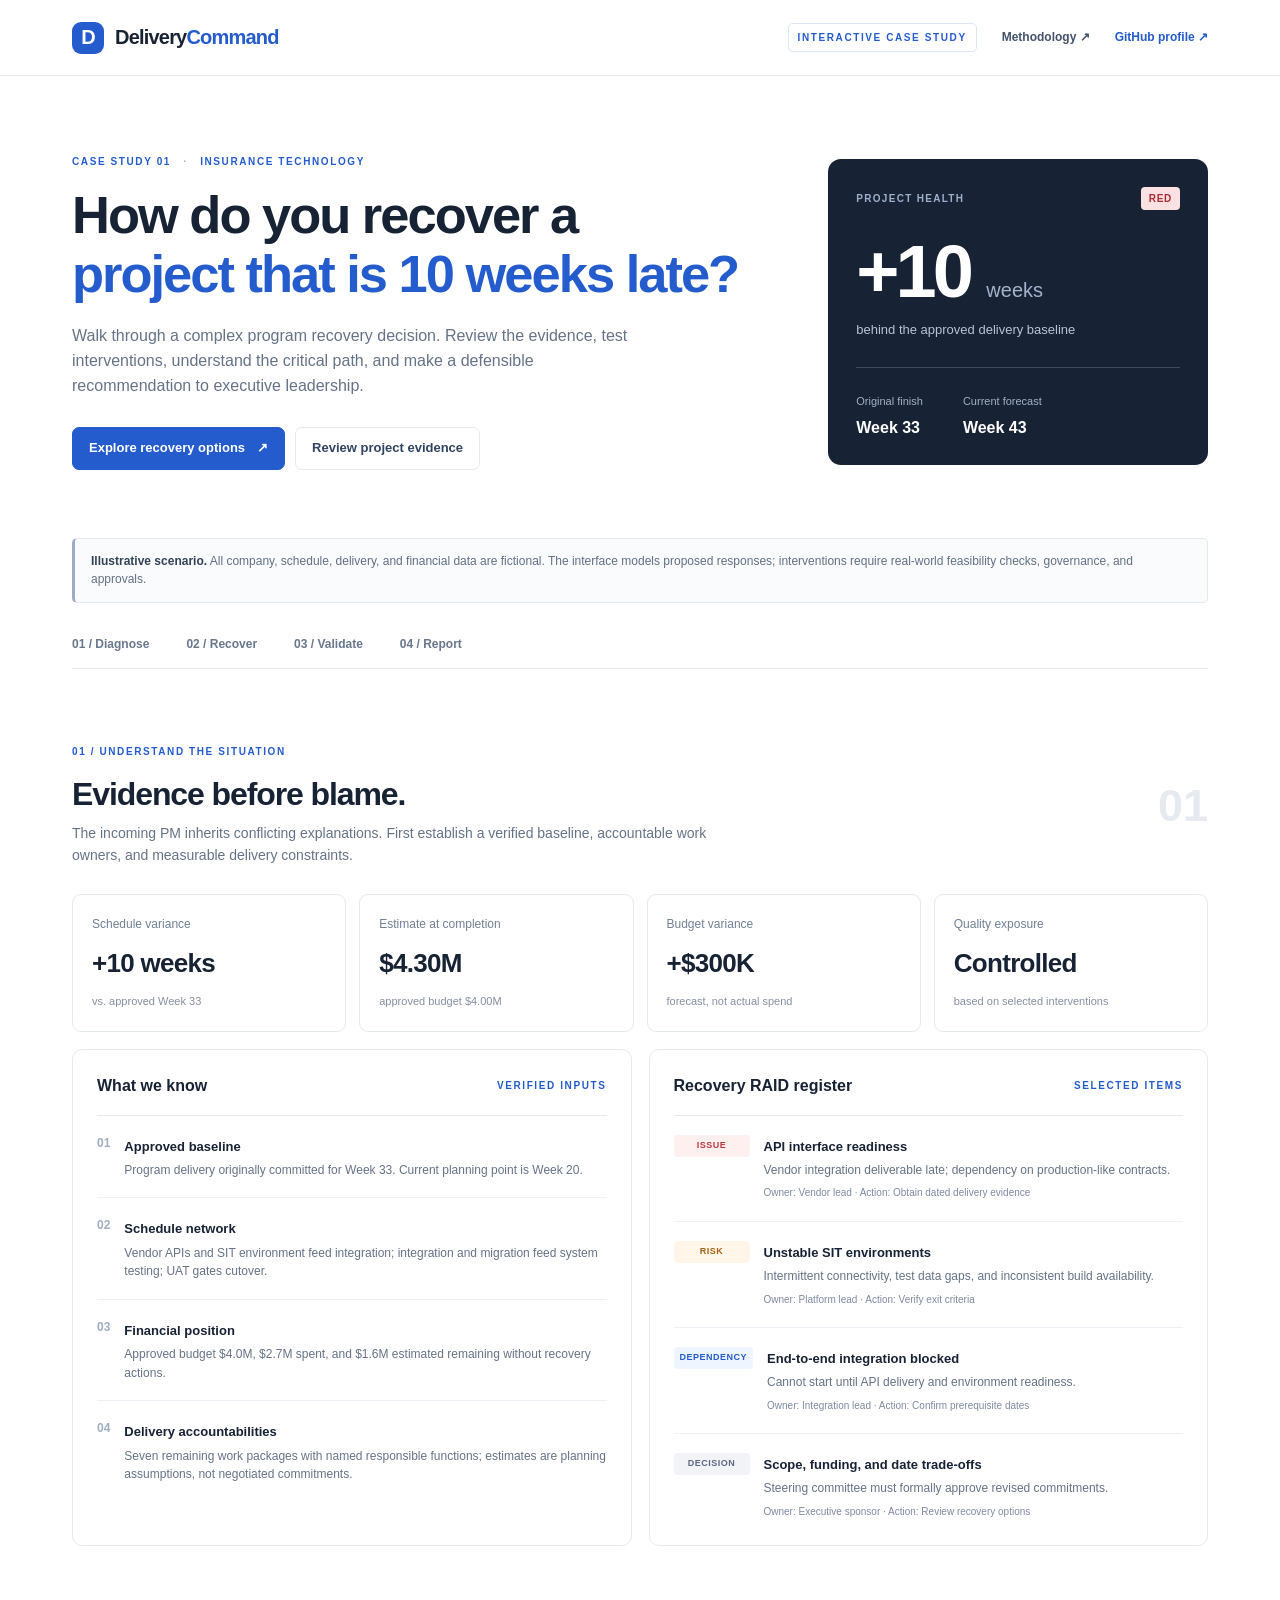
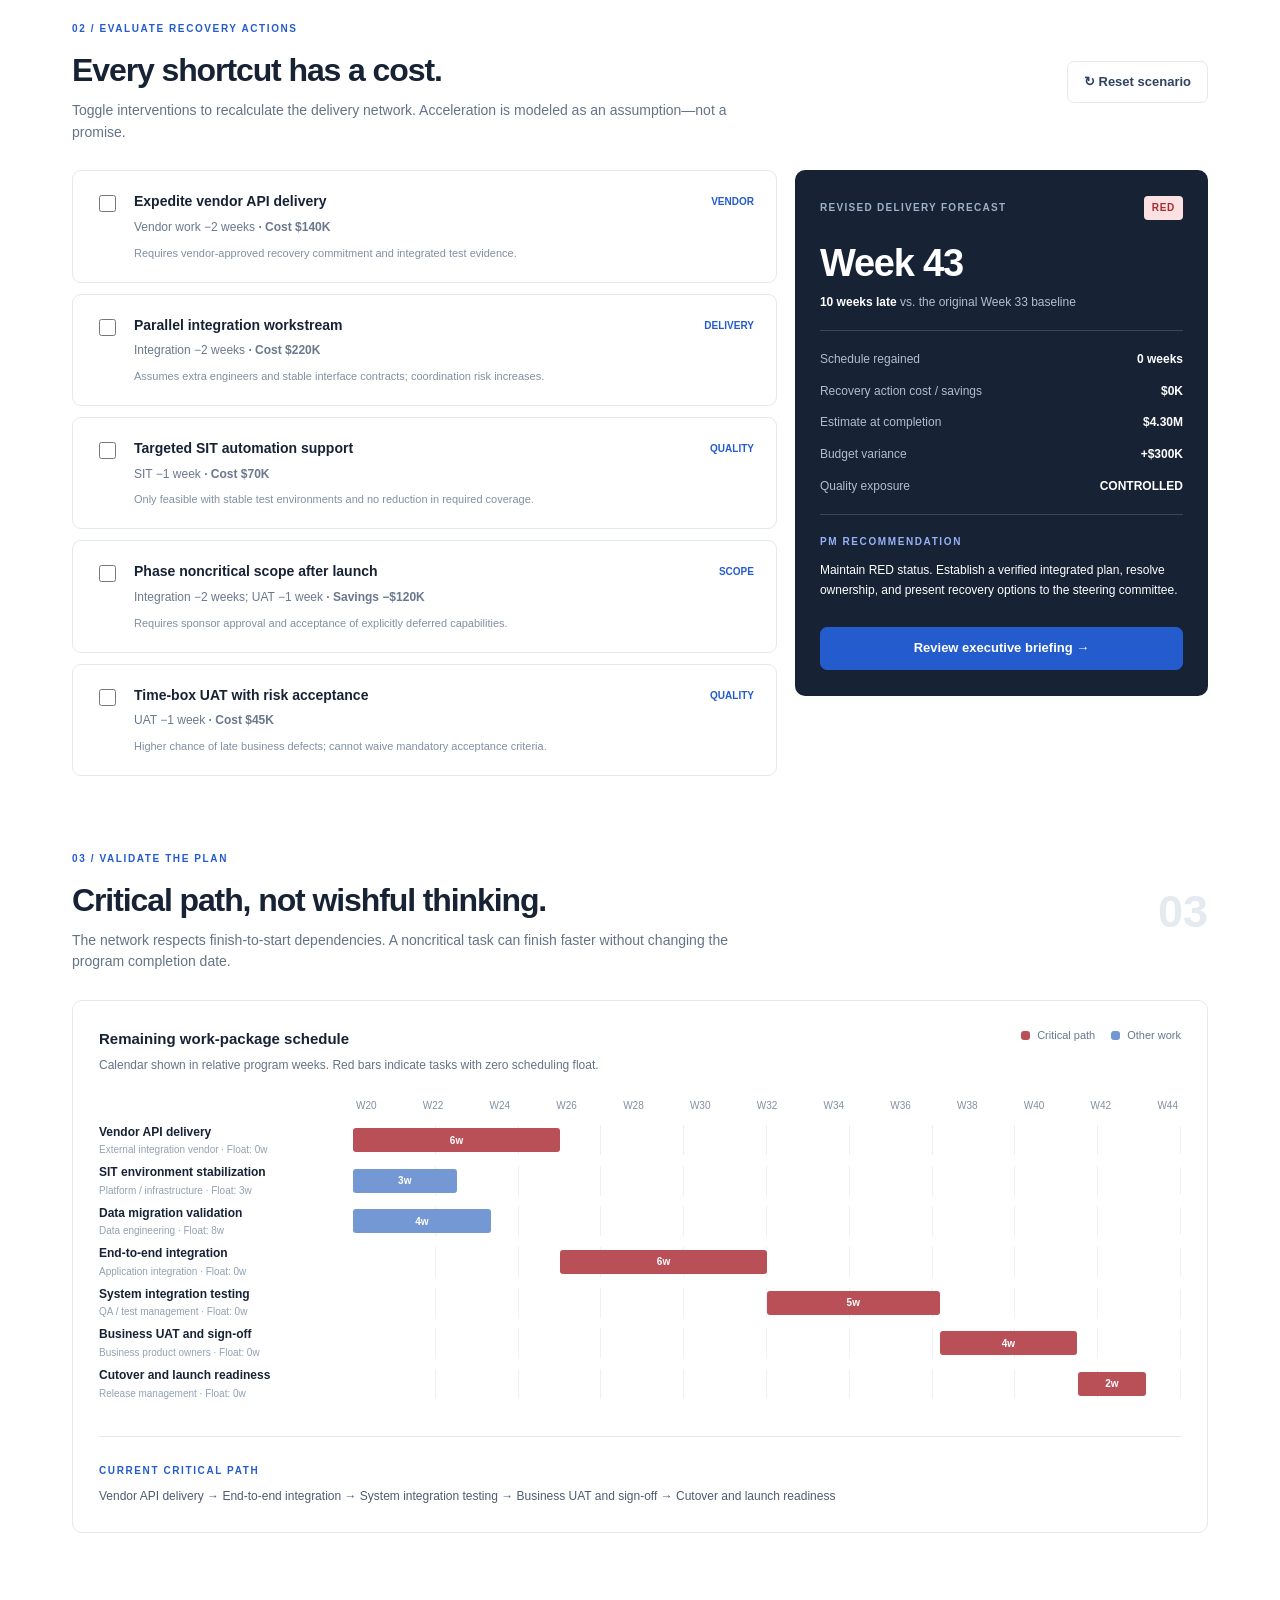
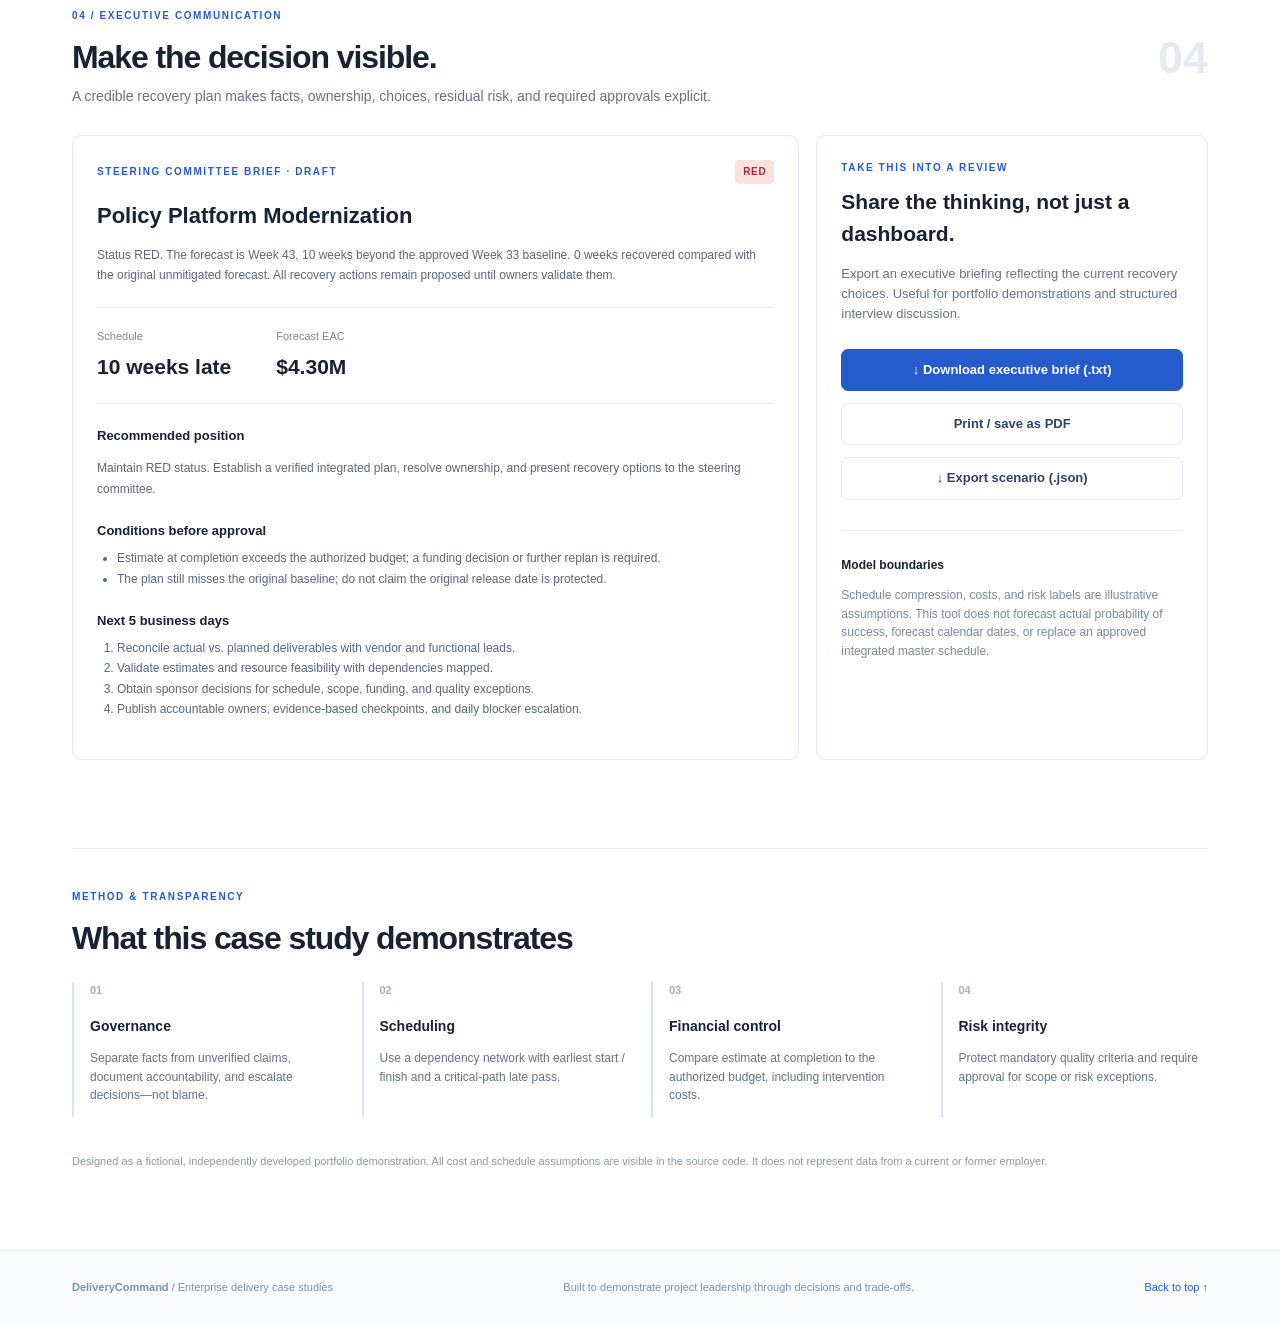
==== deliverycommand/index.html @ eb9d346b "Add files via upload" ====
<!doctype html>
<html lang="en">
<head>
<meta charset="utf-8"><meta name="viewport" content="width=device-width,initial-scale=1">
<meta name="description" content="DeliveryCommand: an interactive, evidence-based enterprise IT project recovery case study.">
<title>DeliveryCommand | Project Recovery Case Study</title>
<link rel="stylesheet" href="styles.css">
</head>
<body>
<header class="header"><div class="shell head-inner"><a class="brand" href="#overview" aria-label="DeliveryCommand home"><span class="brand-mark">D</span><span>Delivery<span class="brand-secondary">Command</span></span></a><div class="head-right"><span class="demo">INTERACTIVE CASE STUDY</span><a href="#methodology">Methodology ↗</a><a class="github" href="https://github.com/sachintechpro" target="_blank" rel="noopener">GitHub profile ↗</a></div></div></header>
<main class="shell" id="overview">
<section class="hero"><div><div class="eyebrow">CASE STUDY 01 <span class="dot">·</span> INSURANCE TECHNOLOGY</div><h1>How do you recover a<br><span>project that is 10 weeks late?</span></h1><p>Walk through a complex program recovery decision. Review the evidence, test interventions, understand the critical path, and make a defensible recommendation to executive leadership.</p><div class="hero-buttons"><a class="button primary" href="#decisions">Explore recovery options <span>↗</span></a><a class="button secondary" href="#evidence">Review project evidence</a></div></div><div class="hero-aside"><div class="aside-top"><span>PROJECT HEALTH</span><span id="heroStatus" class="status red">RED</span></div><div class="big-delay"><span id="heroSlip">+10</span> <small>weeks</small></div><p id="heroContext">behind the approved delivery baseline</p><div class="aside-foot"><div><span>Original finish</span><strong>Week 33</strong></div><div><span>Current forecast</span><strong id="heroForecast">Week 43</strong></div></div></div></section>
<div class="disclaimer"><strong>Illustrative scenario.</strong> All company, schedule, delivery, and financial data are fictional. The interface models proposed responses; interventions require real-world feasibility checks, governance, and approvals.</div>
<nav class="subnav" aria-label="Case study sections"><a href="#evidence">01 / Diagnose</a><a href="#decisions">02 / Recover</a><a href="#timeline">03 / Validate</a><a href="#executive">04 / Report</a></nav>
<section id="evidence" class="section"><div class="section-heading"><div><div class="eyebrow">01 / UNDERSTAND THE SITUATION</div><h2>Evidence before blame.</h2><p>The incoming PM inherits conflicting explanations. First establish a verified baseline, accountable work owners, and measurable delivery constraints.</p></div><span class="section-index">01</span></div>
<div class="metrics" id="metrics"><div class="metric"><small>Schedule variance</small><strong id="metricSlip">+10 weeks</strong><span>vs. approved Week 33</span></div><div class="metric"><small>Estimate at completion</small><strong id="metricEac">$4.30M</strong><span>approved budget $4.00M</span></div><div class="metric"><small>Budget variance</small><strong id="metricBudget">+$300K</strong><span>forecast, not actual spend</span></div><div class="metric"><small>Quality exposure</small><strong id="metricQuality">Controlled</strong><span>based on selected interventions</span></div></div>
<div class="two-col"><article class="panel"><div class="panel-header"><h3>What we know</h3><span class="mini-label">VERIFIED INPUTS</span></div><div class="evidence-list"><div><span class="evidence-num">01</span><div><strong>Approved baseline</strong><p>Program delivery originally committed for Week 33. Current planning point is Week 20.</p></div></div><div><span class="evidence-num">02</span><div><strong>Schedule network</strong><p>Vendor APIs and SIT environment feed integration; integration and migration feed system testing; UAT gates cutover.</p></div></div><div><span class="evidence-num">03</span><div><strong>Financial position</strong><p>Approved budget $4.0M, $2.7M spent, and $1.6M estimated remaining without recovery actions.</p></div></div><div><span class="evidence-num">04</span><div><strong>Delivery accountabilities</strong><p>Seven remaining work packages with named responsible functions; estimates are planning assumptions, not negotiated commitments.</p></div></div></div></article><article class="panel"><div class="panel-header"><h3>Recovery RAID register</h3><span class="mini-label">SELECTED ITEMS</span></div><div class="raid-row"><span class="raid-type issue">ISSUE</span><div><strong>API interface readiness</strong><p>Vendor integration deliverable late; dependency on production-like contracts.</p><small>Owner: Vendor lead · Action: Obtain dated delivery evidence</small></div></div><div class="raid-row"><span class="raid-type risk">RISK</span><div><strong>Unstable SIT environments</strong><p>Intermittent connectivity, test data gaps, and inconsistent build availability.</p><small>Owner: Platform lead · Action: Verify exit criteria</small></div></div><div class="raid-row"><span class="raid-type dep">DEPENDENCY</span><div><strong>End-to-end integration blocked</strong><p>Cannot start until API delivery and environment readiness.</p><small>Owner: Integration lead · Action: Confirm prerequisite dates</small></div></div><div class="raid-row"><span class="raid-type decision">DECISION</span><div><strong>Scope, funding, and date trade-offs</strong><p>Steering committee must formally approve revised commitments.</p><small>Owner: Executive sponsor · Action: Review recovery options</small></div></div></article></div></section>
<section id="decisions" class="section"><div class="section-heading"><div><div class="eyebrow">02 / EVALUATE RECOVERY ACTIONS</div><h2>Every shortcut has a cost.</h2><p>Toggle interventions to recalculate the delivery network. Acceleration is modeled as an assumption—not a promise.</p></div><button type="button" id="reset" class="button secondary small">↻ Reset scenario</button></div>
<div class="decision-layout"><div class="options" id="actionOptions" aria-label="Available recovery actions"></div><aside class="outcome-panel" aria-live="polite"><div class="aside-top"><span>REVISED DELIVERY FORECAST</span><span id="outcomeStatus" class="status red">RED</span></div><div class="outcome-number">Week <span id="resultFinish">43</span></div><p><strong id="resultSlip">10 weeks late</strong> vs. the original Week 33 baseline</p><div class="outcome-divider"></div><div class="outcome-line"><span>Schedule regained</span><strong id="resultRecovered">0 weeks</strong></div><div class="outcome-line"><span>Recovery action cost / savings</span><strong id="resultCost">$0</strong></div><div class="outcome-line"><span>Estimate at completion</span><strong id="resultEac">$4.30M</strong></div><div class="outcome-line"><span>Budget variance</span><strong id="resultVariance">+$300K</strong></div><div class="outcome-line"><span>Quality exposure</span><strong id="resultQuality">Controlled</strong></div><div class="outcome-divider"></div><div class="overline">PM RECOMMENDATION</div><p class="recommendation" id="recommendation"></p><a href="#executive" class="button primary full">Review executive briefing →</a></aside></div></section>
<section id="timeline" class="section"><div class="section-heading"><div><div class="eyebrow">03 / VALIDATE THE PLAN</div><h2>Critical path, not wishful thinking.</h2><p>The network respects finish-to-start dependencies. A noncritical task can finish faster without changing the program completion date.</p></div><span class="section-index">03</span></div><div class="panel timeline-panel"><div class="timeline-head"><div><strong>Remaining work-package schedule</strong><p>Calendar shown in relative program weeks. Red bars indicate tasks with zero scheduling float.</p></div><div class="legend"><span class="legend-dot critical"></span> Critical path <span class="legend-dot standard"></span> Other work</div></div><div class="timeline-scroll"><div class="timeline" id="timelineRows"></div></div><div class="path-note"><span class="overline">CURRENT CRITICAL PATH</span><p id="criticalPath"></p></div></div></section>
<section id="executive" class="section"><div class="section-heading"><div><div class="eyebrow">04 / EXECUTIVE COMMUNICATION</div><h2>Make the decision visible.</h2><p>A credible recovery plan makes facts, ownership, choices, residual risk, and required approvals explicit.</p></div><span class="section-index">04</span></div><div class="report-grid"><div class="panel report"><div class="report-top"><span class="mini-label">STEERING COMMITTEE BRIEF · DRAFT</span><span id="reportStatus" class="status red">RED</span></div><h3>Policy Platform Modernization</h3><p class="report-lede" id="reportLead"></p><div class="report-columns"><div><span>Schedule</span><strong id="reportSchedule"></strong></div><div><span>Forecast EAC</span><strong id="reportBudget"></strong></div></div><h4>Recommended position</h4><p id="reportRecommendation"></p><h4>Conditions before approval</h4><ul id="reportWarnings"></ul><h4>Next 5 business days</h4><ol><li>Reconcile actual vs. planned deliverables with vendor and functional leads.</li><li>Validate estimates and resource feasibility with dependencies mapped.</li><li>Obtain sponsor decisions for schedule, scope, funding, and quality exceptions.</li><li>Publish accountable owners, evidence-based checkpoints, and daily blocker escalation.</li></ol></div><aside class="panel report-tools"><div class="overline">TAKE THIS INTO A REVIEW</div><h3>Share the thinking, not just a dashboard.</h3><p>Export an executive briefing reflecting the current recovery choices. Useful for portfolio demonstrations and structured interview discussion.</p><button class="button primary full" id="downloadBrief" type="button">↓ Download executive brief (.txt)</button><button class="button secondary full" id="printReport" type="button">Print / save as PDF</button><button class="button secondary full" id="downloadData" type="button">↓ Export scenario (.json)</button><div class="tools-note"><strong>Model boundaries</strong><p>Schedule compression, costs, and risk labels are illustrative assumptions. This tool does not forecast actual probability of success, forecast calendar dates, or replace an approved integrated master schedule.</p></div></aside></div></section>
<section id="methodology" class="methodology"><div><div class="eyebrow">METHOD & TRANSPARENCY</div><h2>What this case study demonstrates</h2></div><div class="method-grid"><div><span>01</span><strong>Governance</strong><p>Separate facts from unverified claims, document accountability, and escalate decisions—not blame.</p></div><div><span>02</span><strong>Scheduling</strong><p>Use a dependency network with earliest start / finish and a critical-path late pass.</p></div><div><span>03</span><strong>Financial control</strong><p>Compare estimate at completion to the authorized budget, including intervention costs.</p></div><div><span>04</span><strong>Risk integrity</strong><p>Protect mandatory quality criteria and require approval for scope or risk exceptions.</p></div></div><p class="method-foot">Designed as a fictional, independently developed portfolio demonstration. All cost and schedule assumptions are visible in the source code. It does not represent data from a current or former employer.</p></section>
</main>
<footer><div class="shell footer-inner"><span><strong>DeliveryCommand</strong> / Enterprise delivery case studies</span><span>Built to demonstrate project leadership through decisions and trade-offs.</span><a href="#overview">Back to top ↑</a></div></footer>
<script type="module" src="app.mjs"></script>
</body></html>
---- deliverycommand/styles.css ----
:root{--ink:#172235;--muted:#657386;--border:#e4e9ef;--paper:#fff;--bg:#f8fafc;--blue:#245ccd;--light-blue:#eff5ff;--red:#bf3941;--red-bg:#fff0f0;--amber:#a96316;--amber-bg:#fff6e9;--green:#187f5a;--green-bg:#e6f7ef}*{box-sizing:border-box}html{scroll-behavior:smooth}body{margin:0;font:15px/1.55 -apple-system,BlinkMacSystemFont,"Segoe UI",Arial,sans-serif;color:var(--ink);background:#fff}button,input{font:inherit}button{cursor:pointer}a{color:inherit;text-decoration:none}.shell{max-width:1200px;margin:auto;padding:0 32px}.header{border-bottom:1px solid var(--border);background:#fff}.head-inner{display:flex;align-items:center;justify-content:space-between;min-height:75px}.brand{display:inline-flex;align-items:center;gap:11px;font-size:20px;font-weight:750;letter-spacing:-.8px}.brand-mark{width:32px;height:32px;display:grid;place-items:center;border-radius:9px;background:var(--blue);color:white;font-weight:800}.brand-secondary{color:var(--blue)}.head-right{display:flex;gap:25px;align-items:center;font-size:12px;font-weight:650;color:#43536c}.demo,.mini-label,.overline,.eyebrow{font-size:10px;letter-spacing:1.6px;font-weight:800;color:var(--blue)}.demo{border:1px solid #dce5f7;padding:6px 9px;border-radius:5px}.github{color:var(--blue)}.hero{padding:78px 0 68px;display:grid;grid-template-columns:1.45fr .8fr;align-items:center;gap:68px}.eyebrow{margin-bottom:15px}.dot{padding:0 8px;color:#a8b2c0}h1{font-size:clamp(36px,4.1vw,57px);line-height:1.13;letter-spacing:-2px;margin:0 0 21px;font-weight:760}h1 span{color:var(--blue)}.hero p{max-width:570px;font-size:16px;color:var(--muted);margin:0 0 29px}.hero-buttons{display:flex;gap:10px;flex-wrap:wrap}.button{border-radius:7px;min-height:42px;display:inline-flex;gap:12px;align-items:center;justify-content:center;padding:10px 16px;font-size:13px;font-weight:700;border:1px solid var(--border);text-align:center}.button.primary{background:var(--blue);color:#fff;border-color:var(--blue)}.button.secondary{background:#fff;color:#304361}.button.small{min-height:36px}.button.full{width:100%;margin-top:12px}.button:hover{filter:brightness(.96)}.hero-aside{background:var(--ink);color:#fff;border-radius:13px;padding:28px 28px 24px}.aside-top{display:flex;justify-content:space-between;align-items:center;color:#9fb0c9;font-size:10px;letter-spacing:1.3px;font-weight:800}.status{display:inline-flex;border-radius:4px;padding:4px 8px;font-size:10px;letter-spacing:.7px;font-weight:850}.status.red{background:#fce1e2;color:#a82b35}.status.amber{background:#fff0cf;color:#8f5a0a}.status.green{background:#d7f6e6;color:#17633d}.big-delay{font-size:74px;line-height:1.25;letter-spacing:-4px;font-weight:780;margin:16px 0 1px}.big-delay small{font-size:20px;letter-spacing:0;font-weight:500;color:#a4b3c9}.hero-aside p{font-size:13px;color:#b8c4d5;margin:0}.aside-foot{display:flex;gap:40px;padding-top:25px;margin-top:27px;border-top:1px solid #3e4b60}.aside-foot div{display:flex;flex-direction:column;gap:6px}.aside-foot span{color:#a2b1c5;font-size:11px}.aside-foot strong{font-size:16px}.disclaimer{font-size:12px;border:1px solid #e3e8ef;border-left:3px solid #9badc3;border-radius:5px;background:#f9fbfd;padding:13px 16px;color:#627083}.disclaimer strong{color:#334256}.subnav{margin:32px 0 0;border-bottom:1px solid var(--border);display:flex;gap:37px;overflow-x:auto}.subnav a{font-size:12px;font-weight:750;color:#68778c;white-space:nowrap;padding-bottom:15px}.subnav a:hover{color:var(--blue)}.section{padding:75px 0 0;scroll-margin-top:25px}.section-heading{display:flex;justify-content:space-between;gap:25px;align-items:center;margin-bottom:27px}.section-heading h2,.methodology h2{font-size:32px;letter-spacing:-1.1px;line-height:1.2;margin:0 0 10px}.section-heading p{color:var(--muted);max-width:670px;margin:0;font-size:14px}.section-index{font-size:45px;color:#e5eaf1;font-weight:800}.metrics{display:grid;grid-template-columns:repeat(4,1fr);gap:13px;margin-bottom:17px}.metric{border:1px solid var(--border);padding:20px 19px;border-radius:9px}.metric small{color:#718095;display:block;font-size:12px}.metric strong{font-size:26px;display:block;margin:10px 0 4px;letter-spacing:-.7px}.metric span{font-size:11px;color:#8590a0}.two-col{display:grid;grid-template-columns:1fr 1fr;gap:17px}.panel{background:#fff;border:1px solid var(--border);border-radius:10px;padding:24px}.panel-header{display:flex;align-items:center;justify-content:space-between;gap:12px;padding-bottom:16px;border-bottom:1px solid var(--border)}.panel-header h3{font-size:16px;margin:0}.evidence-list>div{display:flex;gap:14px;padding:18px 0;border-bottom:1px solid #edf0f4}.evidence-list>div:last-child,.raid-row:last-child{border-bottom:0;padding-bottom:0}.evidence-num{font-size:12px;font-weight:800;color:#9faec1}.evidence-list strong,.raid-row strong{font-size:13px}.evidence-list p,.raid-row p{font-size:12px;color:var(--muted);margin:4px 0 0}.raid-row{display:flex;gap:14px;padding:18px 0;border-bottom:1px solid #edf0f4}.raid-row small{color:#7e8aa0;font-size:10px}.raid-type{font-size:9px;font-weight:850;letter-spacing:.5px;padding:4px 6px;border-radius:4px;align-self:start;margin-top:1px;min-width:76px;text-align:center}.raid-type.issue{background:var(--red-bg);color:var(--red)}.raid-type.risk{background:var(--amber-bg);color:var(--amber)}.raid-type.dep{background:var(--light-blue);color:var(--blue)}.raid-type.decision{background:#f1f3f7;color:#5d6780}.decision-layout{display:grid;grid-template-columns:1.28fr .75fr;gap:18px;align-items:start}.options{display:grid;gap:11px}.option{display:block;cursor:pointer;border:1px solid var(--border);border-radius:9px;padding:20px 22px;background:#fff;transition:border-color .15s}.option:hover{border-color:#a5b8e3}.option.selected{border-color:#7f9fe5;background:#f8fbff}.option-line{display:flex;align-items:flex-start;gap:15px}.option input{margin-top:4px;width:17px;height:17px;accent-color:var(--blue)}.option-content{flex:1}.option-top{display:flex;align-items:center;justify-content:space-between;gap:10px}.option-top strong{font-size:14px}.option-cat{color:var(--blue);font-size:10px;font-weight:800;text-transform:uppercase}.option-summary{font-size:12px;color:#6a788d;margin-top:5px}.option-note{font-size:11px;color:#8190a2;margin-top:8px}.outcome-panel{position:sticky;top:16px;background:#172235;border-radius:10px;padding:26px 25px;color:#fff}.outcome-number{font-weight:780;font-size:38px;letter-spacing:-1.2px;margin-top:14px}.outcome-panel>p{font-size:12px;color:#b3bfd0;margin:0 0 14px}.outcome-panel>p strong{color:white}.outcome-divider{height:1px;background:#3b475a;margin:19px 0}.outcome-line{display:flex;justify-content:space-between;gap:10px;margin:13px 0;font-size:12px;color:#afbdd0}.outcome-line strong{color:#fff;text-align:right}.outcome-panel .overline{color:#97b1f6}.recommendation{color:#fff!important;font-size:12px!important;margin:10px 0 15px!important;line-height:1.7}.timeline-panel{padding:26px}.timeline-head{display:flex;justify-content:space-between;gap:20px;align-items:start;margin-bottom:23px}.timeline-head p{margin:6px 0 0;color:var(--muted);font-size:12px}.legend{color:#68788d;font-size:11px;display:flex;align-items:center;gap:7px;white-space:nowrap}.legend-dot{width:9px;height:9px;border-radius:3px;display:inline-block;margin-left:9px}.legend-dot.critical{background:#ba5057}.legend-dot.standard{background:#7498d4}.timeline-scroll{overflow-x:auto}.timeline{min-width:760px}.timeline-scale,.timeline-row{display:grid;grid-template-columns:240px 1fr;gap:14px;align-items:center}.timeline-scale{margin-bottom:11px}.timeline-ticks{display:flex;justify-content:space-between;color:#8290a1;font-size:10px;padding:0 3px}.timeline-row{margin:9px 0}.task-title{font-size:12px;font-weight:650;line-height:1.3}.task-title small{display:block;color:#93a1b2;font-size:10px;font-weight:500;margin-top:3px}.track{height:30px;position:relative;background:repeating-linear-gradient(to right,#fff 0,#fff calc(10% - 1px),#edf0f4 calc(10% - 1px),#edf0f4 10%);border-radius:3px}.bar{height:24px;top:3px;position:absolute;background:#7498d4;border-radius:3px;color:#fff;white-space:nowrap;font-size:10px;display:flex;align-items:center;justify-content:center;font-weight:700;overflow:hidden}.bar.critical{background:#ba5057}.path-note{margin-top:27px;border-top:1px solid var(--border);padding-top:20px}.path-note p{color:#4e5c71;font-size:12px;margin:7px 0 0}.report-grid{display:grid;grid-template-columns:1.3fr .7fr;gap:17px}.report-top{display:flex;justify-content:space-between;align-items:center}.report h3{font-size:22px;margin:15px 0 3px}.report-lede{color:var(--muted);font-size:13px}.report-columns{display:flex;gap:45px;border-block:1px solid var(--border);padding:20px 0;margin:22px 0}.report-columns div{display:flex;flex-direction:column;gap:5px}.report-columns span{font-size:11px;color:#7a899e}.report-columns strong{font-size:21px}.report h4{font-size:13px;margin:22px 0 7px}.report p,.report li{font-size:12px;line-height:1.7;color:#59687b}.report ul,.report ol{padding-left:20px;margin-top:6px}.report-tools h3{font-size:21px;margin:10px 0}.report-tools>p{color:var(--muted);font-size:13px}.tools-note{margin-top:30px;padding-top:25px;border-top:1px solid var(--border);font-size:12px}.tools-note p{color:#79899a;font-size:12px}.methodology{margin:88px 0 80px;padding:40px 0 0;border-top:1px solid var(--border)}.method-grid{display:grid;grid-template-columns:repeat(4,1fr);gap:22px;margin-top:25px}.method-grid div{border-left:2px solid #dae4f5;padding-left:16px}.method-grid span{font-weight:800;color:#a4b1c3;font-size:11px;display:block;margin-bottom:14px}.method-grid strong{font-size:14px}.method-grid p{font-size:12px;color:var(--muted)}.method-foot{font-size:11px;color:#8c98a6;margin-top:36px}footer{border-top:1px solid var(--border);background:#fafbfd}.footer-inner{display:flex;justify-content:space-between;gap:20px;padding-top:28px;padding-bottom:28px;font-size:11px;color:#8290a2}.footer-inner a{color:var(--blue)}@media(max-width:850px){.shell{padding:0 20px}.hero,.decision-layout,.report-grid{grid-template-columns:1fr;gap:24px}.hero{padding:48px 0}.metrics{grid-template-columns:repeat(2,1fr)}.two-col{grid-template-columns:1fr}.outcome-panel{position:static}.method-grid{grid-template-columns:repeat(2,1fr)}.head-right .demo{display:none}}@media(max-width:540px){h1{font-size:36px;letter-spacing:-1.4px}.metrics{gap:8px}.metric{padding:15px}.metric strong{font-size:21px}.panel{padding:18px}.head-right{gap:12px}.head-right a:first-of-type{display:none}.subnav{gap:22px}.section{padding-top:55px}.section-heading h2{font-size:27px}.section-index{display:none}.timeline-head{display:block}.legend{margin-top:18px}.method-grid{grid-template-columns:1fr 1fr}.footer-inner{flex-wrap:wrap}.option-top{align-items:flex-start;flex-direction:column;gap:1px}}
@media print{.header,.hero-buttons,.subnav,.options,.report-tools,.disclaimer,#reset{display:none!important}.hero{padding:20px 0}.section{padding:20px 0}.decision-layout,.report-grid{display:block}.outcome-panel{position:static;print-color-adjust:exact}.report-grid{margin-top:20px}body{font-size:11px}.panel{break-inside:avoid}}
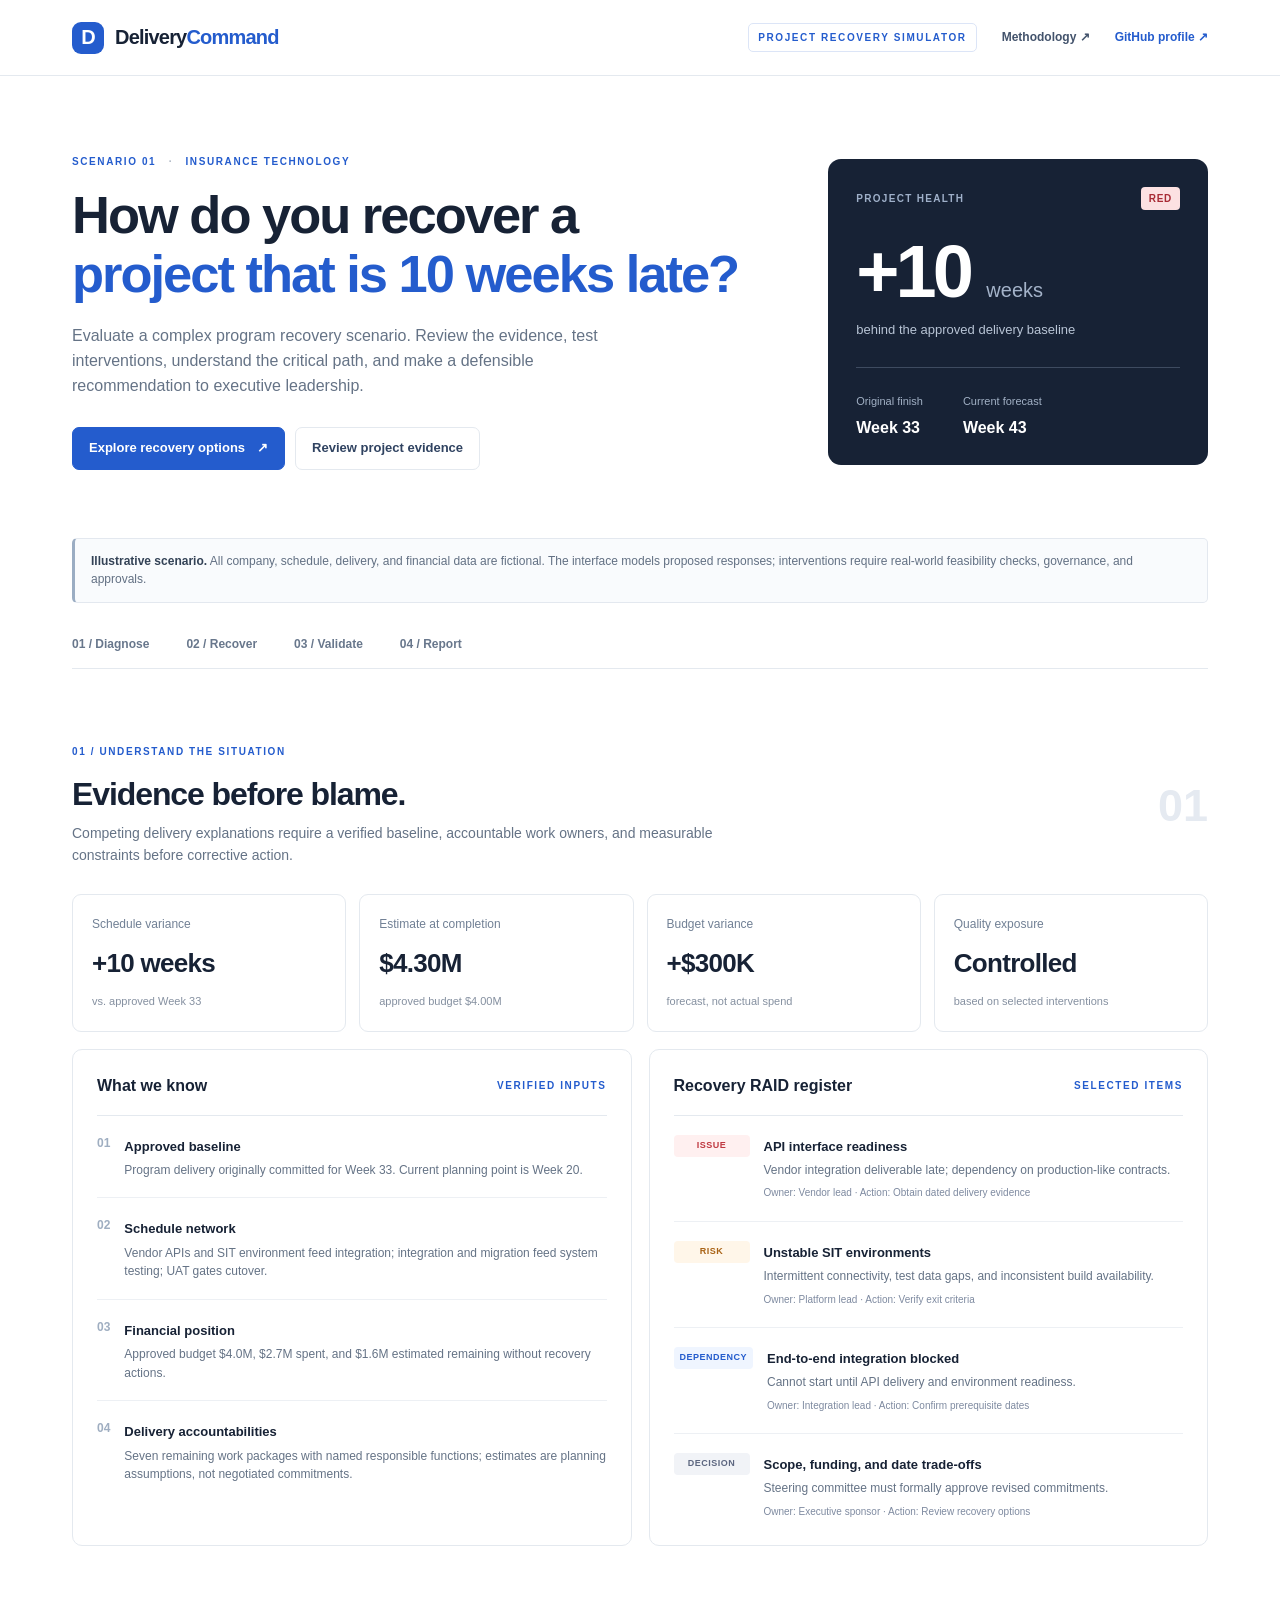
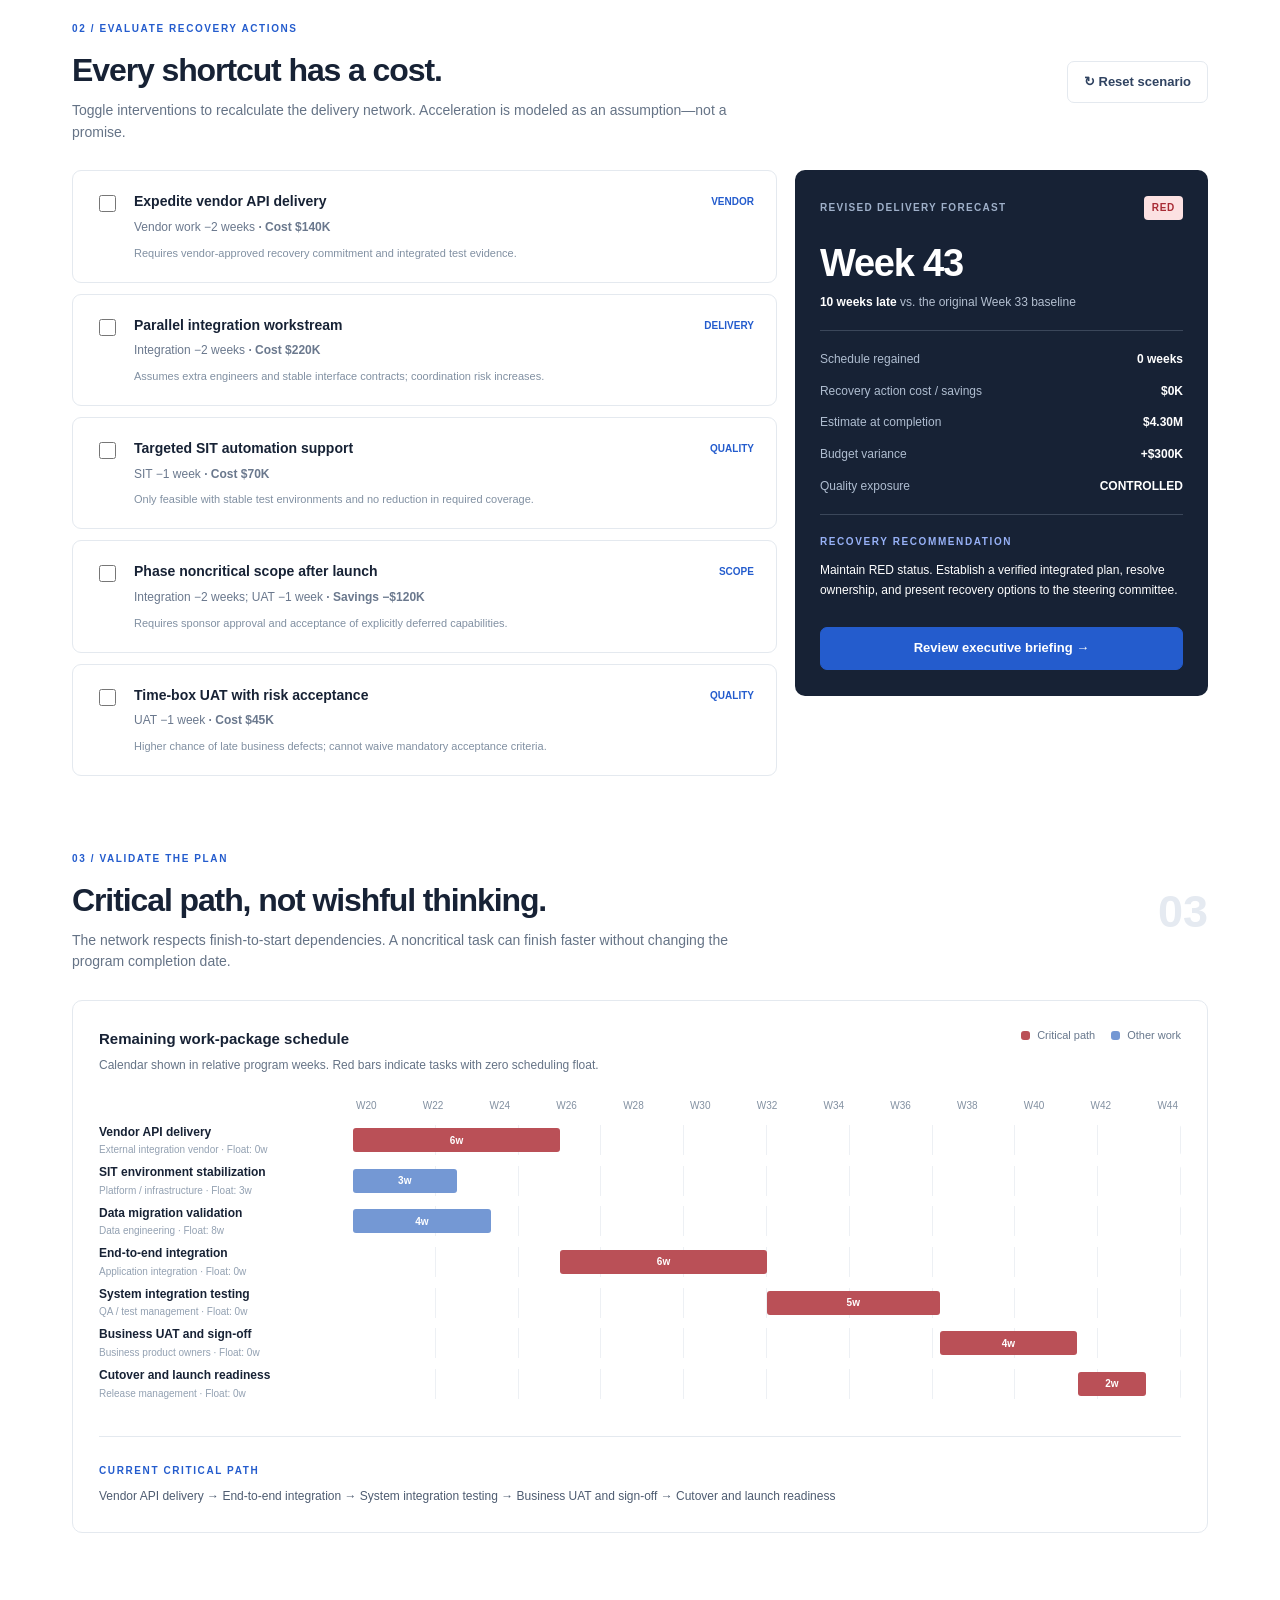
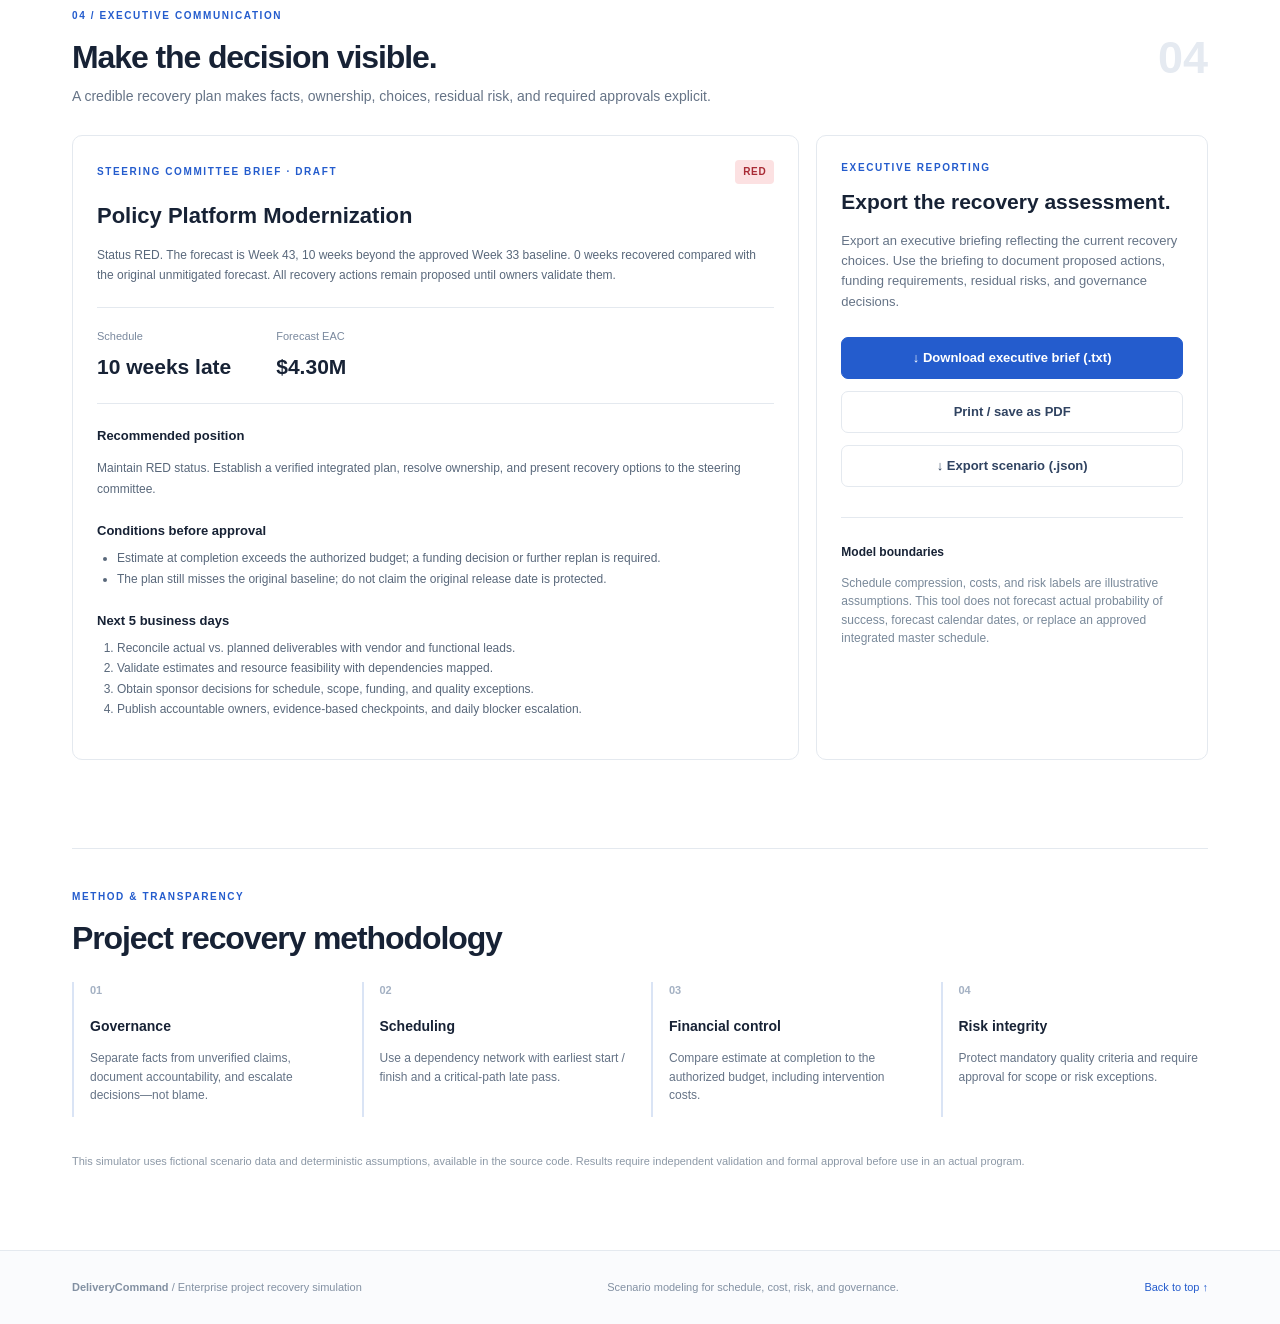
==== commit 4bbb5cc6: "Add files via upload" ====
--- a/deliverycommand/index.html
+++ b/deliverycommand/index.html
@@ -2,25 +2,25 @@
 <html lang="en">
 <head>
 <meta charset="utf-8"><meta name="viewport" content="width=device-width,initial-scale=1">
-<meta name="description" content="DeliveryCommand: an interactive, evidence-based enterprise IT project recovery case study.">
-<title>DeliveryCommand | Project Recovery Case Study</title>
+<meta name="description" content="DeliveryCommand: enterprise IT project recovery, schedule analysis, risk governance, and financial scenario simulation.">
+<title>DeliveryCommand | Enterprise Project Recovery Simulator</title>
 <link rel="stylesheet" href="styles.css">
 </head>
 <body>
-<header class="header"><div class="shell head-inner"><a class="brand" href="#overview" aria-label="DeliveryCommand home"><span class="brand-mark">D</span><span>Delivery<span class="brand-secondary">Command</span></span></a><div class="head-right"><span class="demo">INTERACTIVE CASE STUDY</span><a href="#methodology">Methodology ↗</a><a class="github" href="https://github.com/sachintechpro" target="_blank" rel="noopener">GitHub profile ↗</a></div></div></header>
+<header class="header"><div class="shell head-inner"><a class="brand" href="#overview" aria-label="DeliveryCommand home"><span class="brand-mark">D</span><span>Delivery<span class="brand-secondary">Command</span></span></a><div class="head-right"><span class="demo">PROJECT RECOVERY SIMULATOR</span><a href="#methodology">Methodology ↗</a><a class="github" href="https://github.com/sachintechpro" target="_blank" rel="noopener">GitHub profile ↗</a></div></div></header>
 <main class="shell" id="overview">
-<section class="hero"><div><div class="eyebrow">CASE STUDY 01 <span class="dot">·</span> INSURANCE TECHNOLOGY</div><h1>How do you recover a<br><span>project that is 10 weeks late?</span></h1><p>Walk through a complex program recovery decision. Review the evidence, test interventions, understand the critical path, and make a defensible recommendation to executive leadership.</p><div class="hero-buttons"><a class="button primary" href="#decisions">Explore recovery options <span>↗</span></a><a class="button secondary" href="#evidence">Review project evidence</a></div></div><div class="hero-aside"><div class="aside-top"><span>PROJECT HEALTH</span><span id="heroStatus" class="status red">RED</span></div><div class="big-delay"><span id="heroSlip">+10</span> <small>weeks</small></div><p id="heroContext">behind the approved delivery baseline</p><div class="aside-foot"><div><span>Original finish</span><strong>Week 33</strong></div><div><span>Current forecast</span><strong id="heroForecast">Week 43</strong></div></div></div></section>
+<section class="hero"><div><div class="eyebrow">SCENARIO 01 <span class="dot">·</span> INSURANCE TECHNOLOGY</div><h1>How do you recover a<br><span>project that is 10 weeks late?</span></h1><p>Evaluate a complex program recovery scenario. Review the evidence, test interventions, understand the critical path, and make a defensible recommendation to executive leadership.</p><div class="hero-buttons"><a class="button primary" href="#decisions">Explore recovery options <span>↗</span></a><a class="button secondary" href="#evidence">Review project evidence</a></div></div><div class="hero-aside"><div class="aside-top"><span>PROJECT HEALTH</span><span id="heroStatus" class="status red">RED</span></div><div class="big-delay"><span id="heroSlip">+10</span> <small>weeks</small></div><p id="heroContext">behind the approved delivery baseline</p><div class="aside-foot"><div><span>Original finish</span><strong>Week 33</strong></div><div><span>Current forecast</span><strong id="heroForecast">Week 43</strong></div></div></div></section>
 <div class="disclaimer"><strong>Illustrative scenario.</strong> All company, schedule, delivery, and financial data are fictional. The interface models proposed responses; interventions require real-world feasibility checks, governance, and approvals.</div>
-<nav class="subnav" aria-label="Case study sections"><a href="#evidence">01 / Diagnose</a><a href="#decisions">02 / Recover</a><a href="#timeline">03 / Validate</a><a href="#executive">04 / Report</a></nav>
-<section id="evidence" class="section"><div class="section-heading"><div><div class="eyebrow">01 / UNDERSTAND THE SITUATION</div><h2>Evidence before blame.</h2><p>The incoming PM inherits conflicting explanations. First establish a verified baseline, accountable work owners, and measurable delivery constraints.</p></div><span class="section-index">01</span></div>
+<nav class="subnav" aria-label="Project recovery sections"><a href="#evidence">01 / Diagnose</a><a href="#decisions">02 / Recover</a><a href="#timeline">03 / Validate</a><a href="#executive">04 / Report</a></nav>
+<section id="evidence" class="section"><div class="section-heading"><div><div class="eyebrow">01 / UNDERSTAND THE SITUATION</div><h2>Evidence before blame.</h2><p>Competing delivery explanations require a verified baseline, accountable work owners, and measurable constraints before corrective action.</p></div><span class="section-index">01</span></div>
 <div class="metrics" id="metrics"><div class="metric"><small>Schedule variance</small><strong id="metricSlip">+10 weeks</strong><span>vs. approved Week 33</span></div><div class="metric"><small>Estimate at completion</small><strong id="metricEac">$4.30M</strong><span>approved budget $4.00M</span></div><div class="metric"><small>Budget variance</small><strong id="metricBudget">+$300K</strong><span>forecast, not actual spend</span></div><div class="metric"><small>Quality exposure</small><strong id="metricQuality">Controlled</strong><span>based on selected interventions</span></div></div>
 <div class="two-col"><article class="panel"><div class="panel-header"><h3>What we know</h3><span class="mini-label">VERIFIED INPUTS</span></div><div class="evidence-list"><div><span class="evidence-num">01</span><div><strong>Approved baseline</strong><p>Program delivery originally committed for Week 33. Current planning point is Week 20.</p></div></div><div><span class="evidence-num">02</span><div><strong>Schedule network</strong><p>Vendor APIs and SIT environment feed integration; integration and migration feed system testing; UAT gates cutover.</p></div></div><div><span class="evidence-num">03</span><div><strong>Financial position</strong><p>Approved budget $4.0M, $2.7M spent, and $1.6M estimated remaining without recovery actions.</p></div></div><div><span class="evidence-num">04</span><div><strong>Delivery accountabilities</strong><p>Seven remaining work packages with named responsible functions; estimates are planning assumptions, not negotiated commitments.</p></div></div></div></article><article class="panel"><div class="panel-header"><h3>Recovery RAID register</h3><span class="mini-label">SELECTED ITEMS</span></div><div class="raid-row"><span class="raid-type issue">ISSUE</span><div><strong>API interface readiness</strong><p>Vendor integration deliverable late; dependency on production-like contracts.</p><small>Owner: Vendor lead · Action: Obtain dated delivery evidence</small></div></div><div class="raid-row"><span class="raid-type risk">RISK</span><div><strong>Unstable SIT environments</strong><p>Intermittent connectivity, test data gaps, and inconsistent build availability.</p><small>Owner: Platform lead · Action: Verify exit criteria</small></div></div><div class="raid-row"><span class="raid-type dep">DEPENDENCY</span><div><strong>End-to-end integration blocked</strong><p>Cannot start until API delivery and environment readiness.</p><small>Owner: Integration lead · Action: Confirm prerequisite dates</small></div></div><div class="raid-row"><span class="raid-type decision">DECISION</span><div><strong>Scope, funding, and date trade-offs</strong><p>Steering committee must formally approve revised commitments.</p><small>Owner: Executive sponsor · Action: Review recovery options</small></div></div></article></div></section>
 <section id="decisions" class="section"><div class="section-heading"><div><div class="eyebrow">02 / EVALUATE RECOVERY ACTIONS</div><h2>Every shortcut has a cost.</h2><p>Toggle interventions to recalculate the delivery network. Acceleration is modeled as an assumption—not a promise.</p></div><button type="button" id="reset" class="button secondary small">↻ Reset scenario</button></div>
-<div class="decision-layout"><div class="options" id="actionOptions" aria-label="Available recovery actions"></div><aside class="outcome-panel" aria-live="polite"><div class="aside-top"><span>REVISED DELIVERY FORECAST</span><span id="outcomeStatus" class="status red">RED</span></div><div class="outcome-number">Week <span id="resultFinish">43</span></div><p><strong id="resultSlip">10 weeks late</strong> vs. the original Week 33 baseline</p><div class="outcome-divider"></div><div class="outcome-line"><span>Schedule regained</span><strong id="resultRecovered">0 weeks</strong></div><div class="outcome-line"><span>Recovery action cost / savings</span><strong id="resultCost">$0</strong></div><div class="outcome-line"><span>Estimate at completion</span><strong id="resultEac">$4.30M</strong></div><div class="outcome-line"><span>Budget variance</span><strong id="resultVariance">+$300K</strong></div><div class="outcome-line"><span>Quality exposure</span><strong id="resultQuality">Controlled</strong></div><div class="outcome-divider"></div><div class="overline">PM RECOMMENDATION</div><p class="recommendation" id="recommendation"></p><a href="#executive" class="button primary full">Review executive briefing →</a></aside></div></section>
+<div class="decision-layout"><div class="options" id="actionOptions" aria-label="Available recovery actions"></div><aside class="outcome-panel" aria-live="polite"><div class="aside-top"><span>REVISED DELIVERY FORECAST</span><span id="outcomeStatus" class="status red">RED</span></div><div class="outcome-number">Week <span id="resultFinish">43</span></div><p><strong id="resultSlip">10 weeks late</strong> vs. the original Week 33 baseline</p><div class="outcome-divider"></div><div class="outcome-line"><span>Schedule regained</span><strong id="resultRecovered">0 weeks</strong></div><div class="outcome-line"><span>Recovery action cost / savings</span><strong id="resultCost">$0</strong></div><div class="outcome-line"><span>Estimate at completion</span><strong id="resultEac">$4.30M</strong></div><div class="outcome-line"><span>Budget variance</span><strong id="resultVariance">+$300K</strong></div><div class="outcome-line"><span>Quality exposure</span><strong id="resultQuality">Controlled</strong></div><div class="outcome-divider"></div><div class="overline">RECOVERY RECOMMENDATION</div><p class="recommendation" id="recommendation"></p><a href="#executive" class="button primary full">Review executive briefing →</a></aside></div></section>
 <section id="timeline" class="section"><div class="section-heading"><div><div class="eyebrow">03 / VALIDATE THE PLAN</div><h2>Critical path, not wishful thinking.</h2><p>The network respects finish-to-start dependencies. A noncritical task can finish faster without changing the program completion date.</p></div><span class="section-index">03</span></div><div class="panel timeline-panel"><div class="timeline-head"><div><strong>Remaining work-package schedule</strong><p>Calendar shown in relative program weeks. Red bars indicate tasks with zero scheduling float.</p></div><div class="legend"><span class="legend-dot critical"></span> Critical path <span class="legend-dot standard"></span> Other work</div></div><div class="timeline-scroll"><div class="timeline" id="timelineRows"></div></div><div class="path-note"><span class="overline">CURRENT CRITICAL PATH</span><p id="criticalPath"></p></div></div></section>
-<section id="executive" class="section"><div class="section-heading"><div><div class="eyebrow">04 / EXECUTIVE COMMUNICATION</div><h2>Make the decision visible.</h2><p>A credible recovery plan makes facts, ownership, choices, residual risk, and required approvals explicit.</p></div><span class="section-index">04</span></div><div class="report-grid"><div class="panel report"><div class="report-top"><span class="mini-label">STEERING COMMITTEE BRIEF · DRAFT</span><span id="reportStatus" class="status red">RED</span></div><h3>Policy Platform Modernization</h3><p class="report-lede" id="reportLead"></p><div class="report-columns"><div><span>Schedule</span><strong id="reportSchedule"></strong></div><div><span>Forecast EAC</span><strong id="reportBudget"></strong></div></div><h4>Recommended position</h4><p id="reportRecommendation"></p><h4>Conditions before approval</h4><ul id="reportWarnings"></ul><h4>Next 5 business days</h4><ol><li>Reconcile actual vs. planned deliverables with vendor and functional leads.</li><li>Validate estimates and resource feasibility with dependencies mapped.</li><li>Obtain sponsor decisions for schedule, scope, funding, and quality exceptions.</li><li>Publish accountable owners, evidence-based checkpoints, and daily blocker escalation.</li></ol></div><aside class="panel report-tools"><div class="overline">TAKE THIS INTO A REVIEW</div><h3>Share the thinking, not just a dashboard.</h3><p>Export an executive briefing reflecting the current recovery choices. Useful for portfolio demonstrations and structured interview discussion.</p><button class="button primary full" id="downloadBrief" type="button">↓ Download executive brief (.txt)</button><button class="button secondary full" id="printReport" type="button">Print / save as PDF</button><button class="button secondary full" id="downloadData" type="button">↓ Export scenario (.json)</button><div class="tools-note"><strong>Model boundaries</strong><p>Schedule compression, costs, and risk labels are illustrative assumptions. This tool does not forecast actual probability of success, forecast calendar dates, or replace an approved integrated master schedule.</p></div></aside></div></section>
-<section id="methodology" class="methodology"><div><div class="eyebrow">METHOD & TRANSPARENCY</div><h2>What this case study demonstrates</h2></div><div class="method-grid"><div><span>01</span><strong>Governance</strong><p>Separate facts from unverified claims, document accountability, and escalate decisions—not blame.</p></div><div><span>02</span><strong>Scheduling</strong><p>Use a dependency network with earliest start / finish and a critical-path late pass.</p></div><div><span>03</span><strong>Financial control</strong><p>Compare estimate at completion to the authorized budget, including intervention costs.</p></div><div><span>04</span><strong>Risk integrity</strong><p>Protect mandatory quality criteria and require approval for scope or risk exceptions.</p></div></div><p class="method-foot">Designed as a fictional, independently developed portfolio demonstration. All cost and schedule assumptions are visible in the source code. It does not represent data from a current or former employer.</p></section>
+<section id="executive" class="section"><div class="section-heading"><div><div class="eyebrow">04 / EXECUTIVE COMMUNICATION</div><h2>Make the decision visible.</h2><p>A credible recovery plan makes facts, ownership, choices, residual risk, and required approvals explicit.</p></div><span class="section-index">04</span></div><div class="report-grid"><div class="panel report"><div class="report-top"><span class="mini-label">STEERING COMMITTEE BRIEF · DRAFT</span><span id="reportStatus" class="status red">RED</span></div><h3>Policy Platform Modernization</h3><p class="report-lede" id="reportLead"></p><div class="report-columns"><div><span>Schedule</span><strong id="reportSchedule"></strong></div><div><span>Forecast EAC</span><strong id="reportBudget"></strong></div></div><h4>Recommended position</h4><p id="reportRecommendation"></p><h4>Conditions before approval</h4><ul id="reportWarnings"></ul><h4>Next 5 business days</h4><ol><li>Reconcile actual vs. planned deliverables with vendor and functional leads.</li><li>Validate estimates and resource feasibility with dependencies mapped.</li><li>Obtain sponsor decisions for schedule, scope, funding, and quality exceptions.</li><li>Publish accountable owners, evidence-based checkpoints, and daily blocker escalation.</li></ol></div><aside class="panel report-tools"><div class="overline">EXECUTIVE REPORTING</div><h3>Export the recovery assessment.</h3><p>Export an executive briefing reflecting the current recovery choices. Use the briefing to document proposed actions, funding requirements, residual risks, and governance decisions.</p><button class="button primary full" id="downloadBrief" type="button">↓ Download executive brief (.txt)</button><button class="button secondary full" id="printReport" type="button">Print / save as PDF</button><button class="button secondary full" id="downloadData" type="button">↓ Export scenario (.json)</button><div class="tools-note"><strong>Model boundaries</strong><p>Schedule compression, costs, and risk labels are illustrative assumptions. This tool does not forecast actual probability of success, forecast calendar dates, or replace an approved integrated master schedule.</p></div></aside></div></section>
+<section id="methodology" class="methodology"><div><div class="eyebrow">METHOD & TRANSPARENCY</div><h2>Project recovery methodology</h2></div><div class="method-grid"><div><span>01</span><strong>Governance</strong><p>Separate facts from unverified claims, document accountability, and escalate decisions—not blame.</p></div><div><span>02</span><strong>Scheduling</strong><p>Use a dependency network with earliest start / finish and a critical-path late pass.</p></div><div><span>03</span><strong>Financial control</strong><p>Compare estimate at completion to the authorized budget, including intervention costs.</p></div><div><span>04</span><strong>Risk integrity</strong><p>Protect mandatory quality criteria and require approval for scope or risk exceptions.</p></div></div><p class="method-foot">This simulator uses fictional scenario data and deterministic assumptions, available in the source code. Results require independent validation and formal approval before use in an actual program.</p></section>
 </main>
-<footer><div class="shell footer-inner"><span><strong>DeliveryCommand</strong> / Enterprise delivery case studies</span><span>Built to demonstrate project leadership through decisions and trade-offs.</span><a href="#overview">Back to top ↑</a></div></footer>
+<footer><div class="shell footer-inner"><span><strong>DeliveryCommand</strong> / Enterprise project recovery simulation</span><span>Scenario modeling for schedule, cost, risk, and governance.</span><a href="#overview">Back to top ↑</a></div></footer>
 <script type="module" src="app.mjs"></script>
 </body></html>
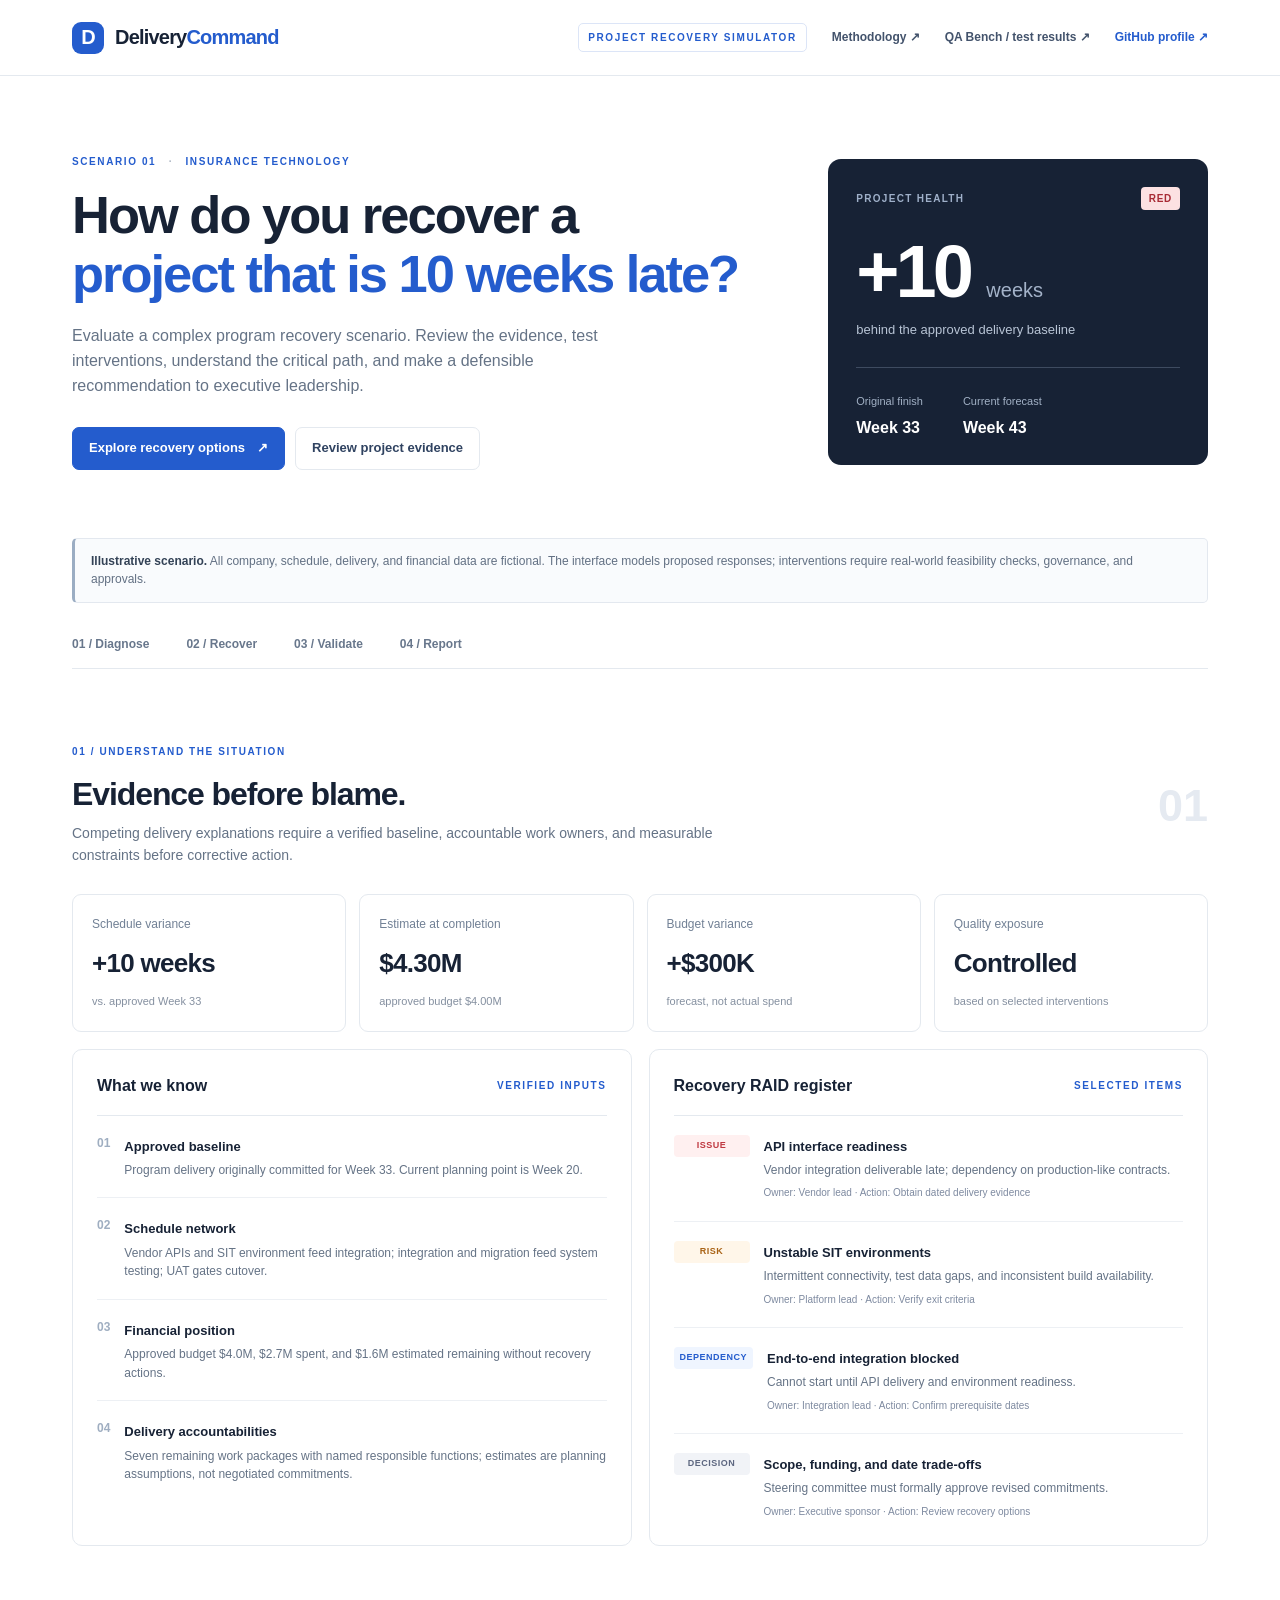
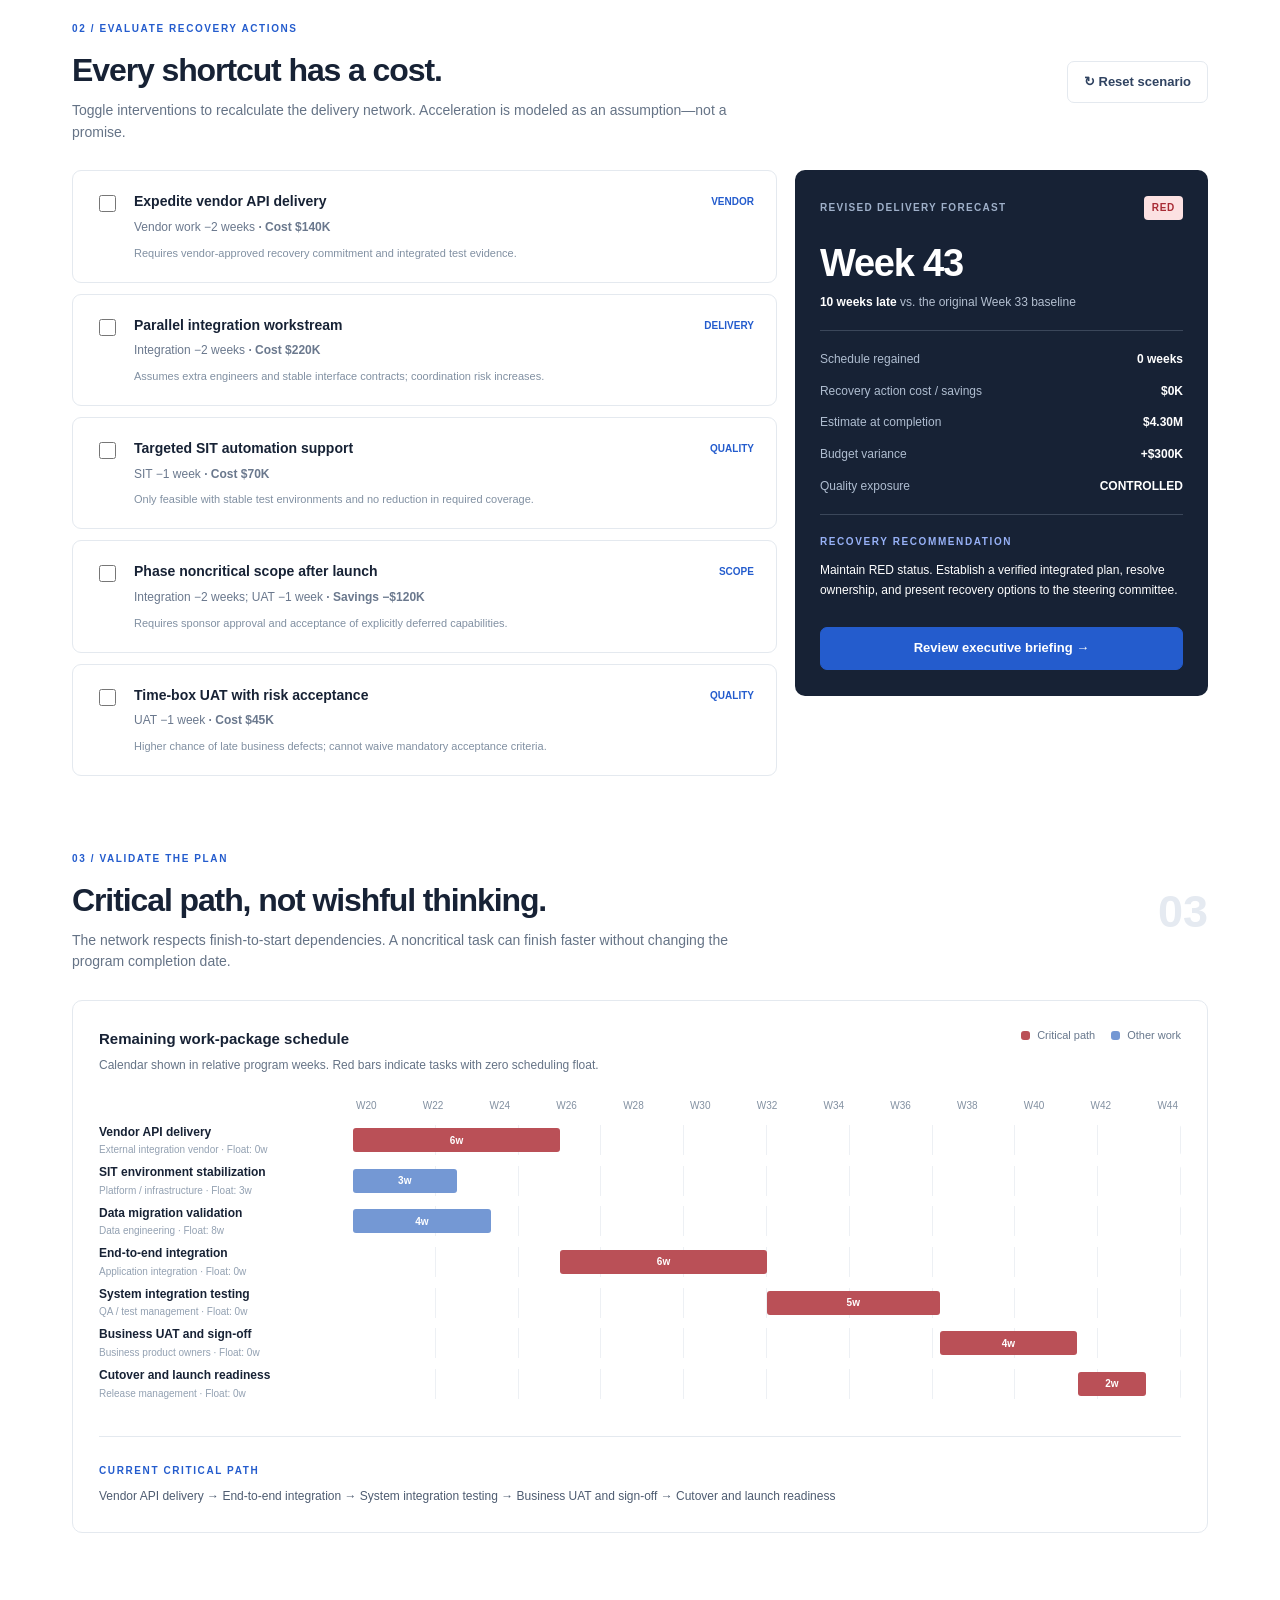
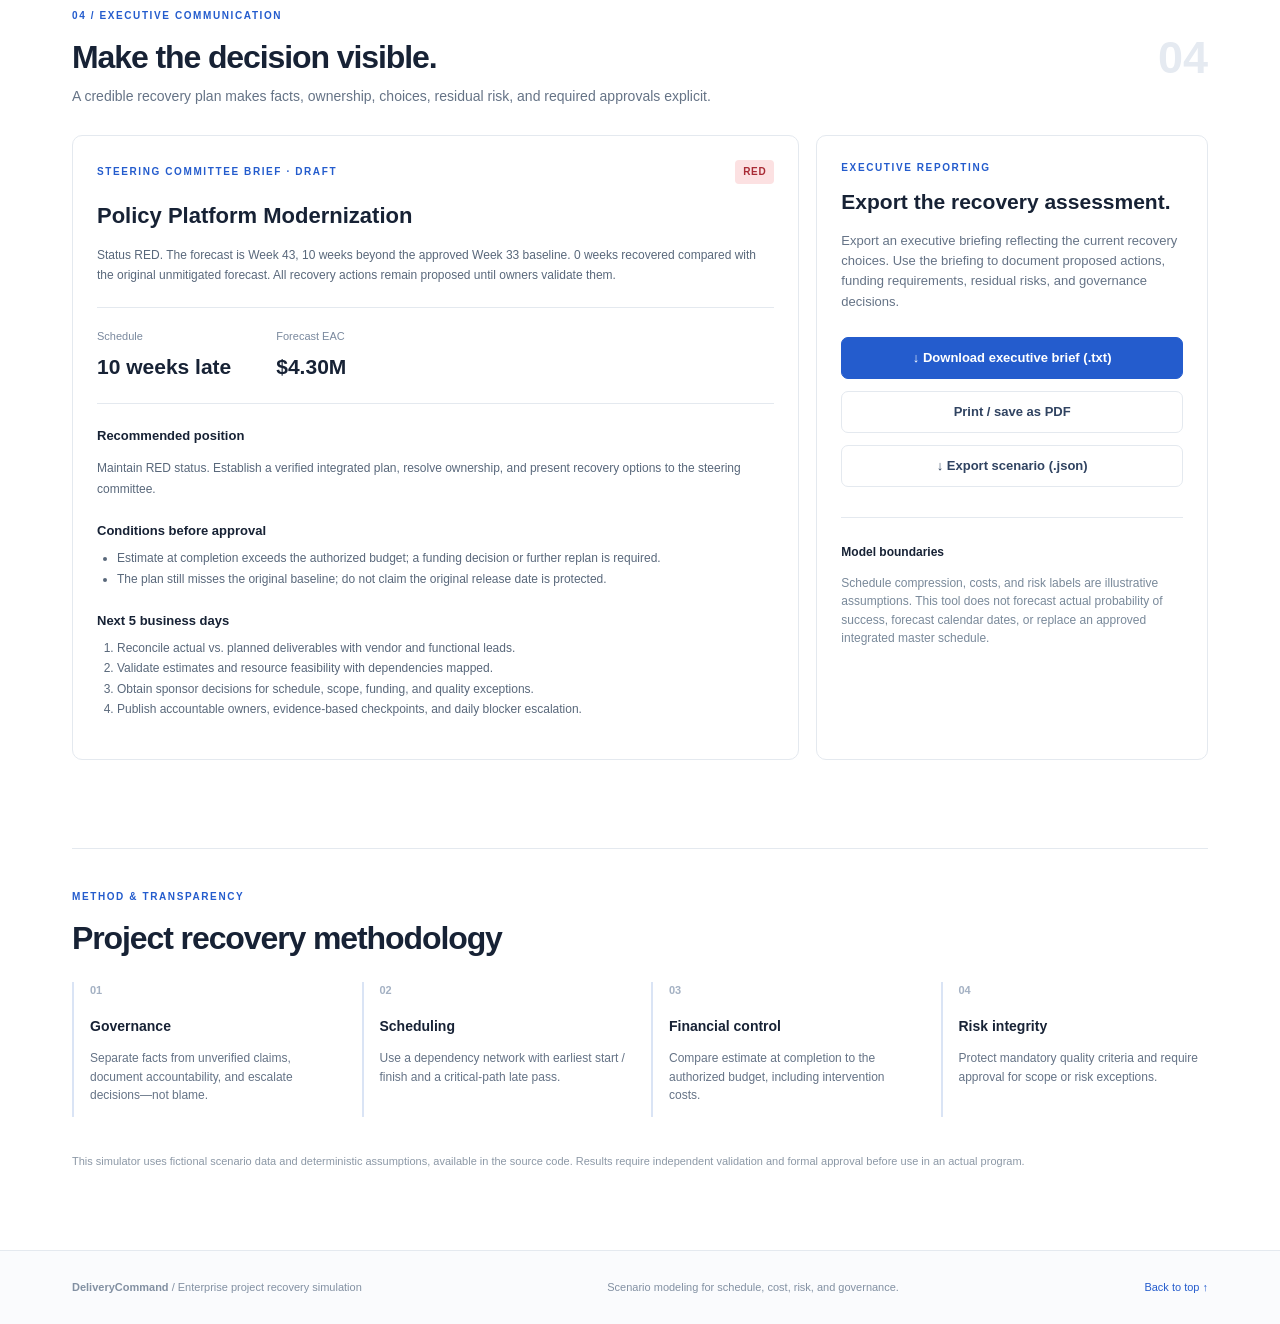
==== commit 303bdc29: "Expose linked application-specific QA Bench without altering business workflows" ====
--- a/deliverycommand/index.html
+++ b/deliverycommand/index.html
@@ -7,7 +7,7 @@
 <link rel="stylesheet" href="styles.css">
 </head>
 <body>
-<header class="header"><div class="shell head-inner"><a class="brand" href="#overview" aria-label="DeliveryCommand home"><span class="brand-mark">D</span><span>Delivery<span class="brand-secondary">Command</span></span></a><div class="head-right"><span class="demo">PROJECT RECOVERY SIMULATOR</span><a href="#methodology">Methodology ↗</a><a class="github" href="https://github.com/sachintechpro" target="_blank" rel="noopener">GitHub profile ↗</a></div></div></header>
+<header class="header"><div class="shell head-inner"><a class="brand" href="#overview" aria-label="DeliveryCommand home"><span class="brand-mark">D</span><span>Delivery<span class="brand-secondary">Command</span></span></a><div class="head-right"><span class="demo">PROJECT RECOVERY SIMULATOR</span><a href="#methodology">Methodology ↗</a><a href="/qa-bench.html">QA Bench / test results ↗</a><a class="github" href="https://github.com/sachintechpro" target="_blank" rel="noopener">GitHub profile ↗</a></div></div></header>
 <main class="shell" id="overview">
 <section class="hero"><div><div class="eyebrow">SCENARIO 01 <span class="dot">·</span> INSURANCE TECHNOLOGY</div><h1>How do you recover a<br><span>project that is 10 weeks late?</span></h1><p>Evaluate a complex program recovery scenario. Review the evidence, test interventions, understand the critical path, and make a defensible recommendation to executive leadership.</p><div class="hero-buttons"><a class="button primary" href="#decisions">Explore recovery options <span>↗</span></a><a class="button secondary" href="#evidence">Review project evidence</a></div></div><div class="hero-aside"><div class="aside-top"><span>PROJECT HEALTH</span><span id="heroStatus" class="status red">RED</span></div><div class="big-delay"><span id="heroSlip">+10</span> <small>weeks</small></div><p id="heroContext">behind the approved delivery baseline</p><div class="aside-foot"><div><span>Original finish</span><strong>Week 33</strong></div><div><span>Current forecast</span><strong id="heroForecast">Week 43</strong></div></div></div></section>
 <div class="disclaimer"><strong>Illustrative scenario.</strong> All company, schedule, delivery, and financial data are fictional. The interface models proposed responses; interventions require real-world feasibility checks, governance, and approvals.</div>
